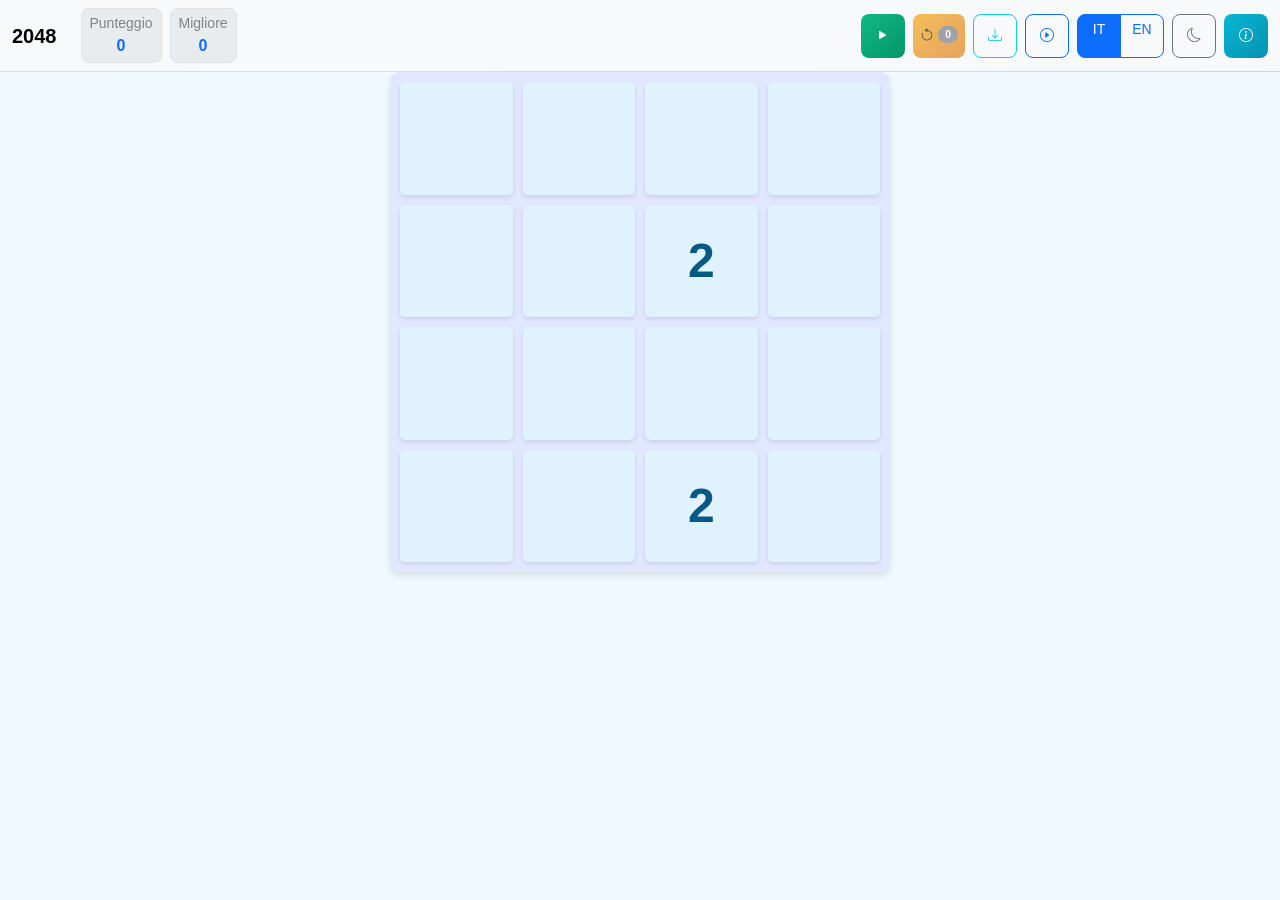
==== index.html @ 27ddd707 "first commit" ====
<!DOCTYPE html>
<html lang="it">
<head>
    <meta charset="UTF-8">
    <meta name="viewport" content="width=device-width, initial-scale=1.0, viewport-fit=cover">
    <meta name="theme-color" content="#0ea5e9">
    <meta name="apple-mobile-web-app-capable" content="yes">
    <meta name="apple-mobile-web-app-status-bar-style" content="black-translucent">
    
    <title>2048</title>

    <link rel="apple-touch-icon" href="images/icon.svg">
    <link rel="icon" href="images/icon.svg" type="image/svg+xml">
    <link rel="manifest" href="manifest.json">
    <link href="https://cdn.jsdelivr.net/npm/bootstrap@5.3.0/dist/css/bootstrap.min.css" rel="stylesheet">
    <link rel="stylesheet" href="https://cdn.jsdelivr.net/npm/bootstrap-icons@1.11.0/font/bootstrap-icons.css">
    <link rel="stylesheet" href="styles/styles.css">

    <script defer src="https://cdn.jsdelivr.net/npm/bootstrap@5.3.0/dist/js/bootstrap.bundle.min.js"></script>
    <script defer src="scripts/translations.js"></script>
    <script defer src="scripts/game.js"></script>
</head>
<body>
    <!-- Header with all controls -->
    <header class="navbar-container">
        <nav class="navbar navbar-light bg-body-tertiary">
            <div class="container-fluid d-flex flex-column flex-sm-row flex-wrap align-items-center justify-content-between gap-2">
                <div class="d-flex align-items-center gap-2 flex-grow-1 min-w-0">
                    <span class="navbar-brand mb-0 h5 d-none d-sm-inline-block"><strong>2048</strong></span>
                    <div class="score-display d-flex flex-column align-items-center px-2 py-1 border rounded-3 bg-body-secondary">
                        <div class="text-muted small" data-i18n="score">Punteggio</div>
                        <div class="fs-6 fw-bold text-primary" id="score">0</div>
                    </div>
                    <div class="best-score-display mt-0 d-flex flex-column align-items-center px-2 py-1 border rounded-3 bg-body-secondary">
                        <div class="text-muted small" data-i18n="bestScore">Migliore</div>
                        <div class="fs-6 fw-bold text-primary" id="best-score">0</div>
                    </div>
                </div>

                <div class="d-flex flex-wrap align-items-center gap-2">
                    <button type="button" class="btn btn-success btn-sm compact-action" id="new-game-btn">
                        <i class="bi bi-play-fill"></i>
                        <span class="ms-1 action-label" data-i18n="newGame"></span>
                    </button>
                    <button type="button" class="btn btn-warning btn-sm compact-action" id="undo-btn">
                        <i class="bi bi-arrow-counterclockwise"></i>
                        <span class="ms-1 action-label" data-i18n="undo"></span>
                        <span class="badge bg-secondary ms-1" id="undo-count">0</span>
                    </button>
                    <button type="button" class="btn btn-outline-info btn-sm compact-action" id="export-btn">
                        <i class="bi bi-download"></i>
                        <span class="ms-1 action-label" data-i18n="exportGame"></span>
                    </button>
                    <button type="button" class="btn btn-outline-primary btn-sm compact-action" id="playback-btn">
                        <i class="bi bi-play-circle"></i>
                        <span class="ms-1 action-label" data-i18n="playback"></span>
                    </button>
                    <div class="btn-group btn-group-sm" role="group">
                        <input type="radio" class="btn-check" name="language" id="lang-it" value="it" checked>
                        <label class="btn btn-outline-primary" for="lang-it">IT</label>
                        <input type="radio" class="btn-check" name="language" id="lang-en" value="en">
                        <label class="btn btn-outline-primary" for="lang-en">EN</label>
                    </div>
                    <button type="button" class="btn btn-outline-secondary btn-sm" id="theme-toggle" title="Toggle theme">
                        <i class="bi bi-moon"></i>
                    </button>
                    <button type="button" class="btn btn-info btn-sm" id="info-btn" title="Instructions" data-bs-toggle="modal" data-bs-target="#instructionsModal">
                        <i class="bi bi-info-circle"></i>
                    </button>
                </div>
            </div>
        </nav>
    </header>

    <!-- Main Content -->
    <main class="game-main d-flex justify-content-center align-items-center">
        <div class="game-wrapper d-flex flex-column align-items-center justify-content-center w-100">
            <div class="game-container d-flex justify-content-center align-items-center w-100">
                <div class="board" id="board">
                    <!-- Grid items will be generated by JavaScript -->
                </div>
            </div>
            
        </div>
    </main>

    <!-- Instructions Modal -->
    <div class="modal fade" id="instructionsModal" tabindex="-1" aria-hidden="true">
        <div class="modal-dialog modal-dialog-centered">
            <div class="modal-content">
                <div class="modal-header">
                    <h5 class="modal-title" data-i18n="instructions">Istruzioni</h5>
                    <button type="button" class="btn-close" data-bs-dismiss="modal" aria-label="Close"></button>
                </div>
                <div class="modal-body">
                    <ul class="mb-0">
                        <li data-i18n="instr1">Usa le frecce della tastiera o scorri il dito per muovere i tile</li>
                        <li data-i18n="instr2">Combina i tile con lo stesso numero per creare numeri più grandi</li>
                        <li data-i18n="instr3">L'obiettivo è raggiungere il tile 2048</li>
                        <li data-i18n="instr4">Puoi annullare fino a 10 mosse precedenti</li>
                    </ul>
                </div>
            </div>
        </div>
    </div>

    <!-- Game Over Modal -->
    <div class="modal fade" id="gameOverModal" tabindex="-1" aria-hidden="true">
        <div class="modal-dialog modal-dialog-centered">
            <div class="modal-content">
                <div class="modal-header">
                    <h5 class="modal-title" data-i18n="gameOver">Partita Terminata</h5>
                    <button type="button" class="btn-close" data-bs-dismiss="modal" aria-label="Close"></button>
                </div>
                <div class="modal-body text-center">
                    <div class="mb-3">
                        <div class="text-muted mb-2" data-i18n="finalScore">Punteggio finale</div>
                        <div class="fs-1 fw-bold text-primary" id="final-score">0</div>
                    </div>
                    <div class="mb-3">
                        <div class="text-muted mb-2" data-i18n="bestTile">Miglior tile</div>
                        <div class="fs-2 fw-bold" id="best-tile">2</div>
                    </div>
                </div>
                <div class="modal-footer">
                    <button type="button" class="btn btn-secondary" data-bs-dismiss="modal" data-i18n="close">Chiudi</button>
                    <button type="button" class="btn btn-primary" id="replay-btn" data-bs-dismiss="modal" data-i18n="playAgain">Gioca Ancora</button>
                </div>
            </div>
        </div>
    </div>

    <!-- Victory Modal -->
    <div class="modal fade" id="victoryModal" tabindex="-1" aria-hidden="true">
        <div class="modal-dialog modal-dialog-centered">
            <div class="modal-content border-success">
                <div class="modal-header bg-success text-white">
                    <h5 class="modal-title" data-i18n="victory">🎉 Hai Vinto! 🎉</h5>
                    <button type="button" class="btn-close btn-close-white" data-bs-dismiss="modal" aria-label="Close"></button>
                </div>
                <div class="modal-body text-center">
                    <div class="mb-3">
                        <div class="text-muted mb-2" data-i18n="finalScore">Punteggio finale</div>
                        <div class="fs-1 fw-bold text-success" id="victory-score">0</div>
                    </div>
                </div>
                <div class="modal-footer">
                    <button type="button" class="btn btn-secondary" data-bs-dismiss="modal" data-i18n="close">Chiudi</button>
                    <button type="button" class="btn btn-success" id="continue-btn" data-bs-dismiss="modal" data-i18n="continue">Continua</button>
                </div>
            </div>
        </div>
    </div>
    <script>
        function registerServiceWorker() {
            if ('serviceWorker' in navigator) {
                window.addEventListener('load', () => {
                    navigator.serviceWorker.register('/scripts/service-worker.js')
                        .then((registration) => {
                            console.log('Service Worker registered with scope:', registration.scope);
                        })
                        .catch((error) => {
                            console.warn('Service Worker registration failed:', error);
                        });
                });
            }
        }
        registerServiceWorker();
    </script>
</body>
</html>
---- styles/styles.css ----
/* ============================================
   THEME & ROOT VARIABLES
   ============================================ */

:root {
    /* Light theme - Blue palette */
    --primary-50: #f0f9ff;
    --primary-100: #e0f2fe;
    --primary-200: #bae6fd;
    --primary-300: #7dd3fc;
    --primary-400: #38bdf8;
    --primary-500: #0ea5e9;
    --primary-600: #0284c7;
    --primary-700: #0369a1;
    --primary-800: #075985;
    --primary-900: #0c3d66;

    /* Tile colors - Blue shades */
    --tile-2: #e0f2fe;
    --tile-4: #bae6fd;
    --tile-8: #7dd3fc;
    --tile-16: #38bdf8;
    --tile-32: #0ea5e9;
    --tile-64: #0284c7;
    --tile-128: #0369a1;
    --tile-256: #075985;
    --tile-512: #0c3d66;
    --tile-1024: #082f49;
    --tile-2048: #0f172a;

    --tile-text-light: #075985;
    --tile-text-dark: #ffffff;

    --board-bg: #e0e7ff;
    --board-gap: 10px;
}

[data-theme="dark"] {
    --primary-50: #0f172a;
    --primary-100: #082f49;
    --primary-200: #0c3d66;
    --primary-300: #075985;
    --primary-400: #0369a1;
    --primary-500: #0284c7;
    --primary-600: #0ea5e9;
    --primary-700: #38bdf8;
    --primary-800: #7dd3fc;
    --primary-900: #bae6fd;

    /* Darker tile colors for dark theme */
    --tile-2: #1e293b;
    --tile-4: #334155;
    --tile-8: #475569;
    --tile-16: #64748b;
    --tile-32: #78909c;
    --tile-64: #90a4ae;
    --tile-128: #0284c7;
    --tile-256: #0369a1;
    --tile-512: #075985;
    --tile-1024: #0c3d66;
    --tile-2048: #082f49;

    --tile-text-light: #bae6fd;
    --tile-text-dark: #0f172a;

    --board-bg: #1e293b;
    --board-gap: 10px;
}

/* ============================================
   GENERAL STYLES
   ============================================ */

* {
    box-sizing: border-box;
}

html, body {
    margin: 0;
    padding: 0;
    height: 100%;
    font-family: -apple-system, BlinkMacSystemFont, 'Segoe UI', Roboto, 'Helvetica Neue', Arial, sans-serif;
    background-color: var(--primary-50);
    overflow: hidden;
}

[data-theme="dark"] {
    background-color: var(--primary-900);
    color: var(--primary-100);
}

/* ============================================
   LAYOUT
   ============================================ */

.navbar-container {
    position: sticky;
    top: 0;
    z-index: 1000;
    border-bottom: 1px solid rgba(0, 0, 0, 0.1);
    background: linear-gradient(135deg, var(--primary-50) 0%, var(--primary-100) 100%);
}

[data-theme="dark"] .navbar-container {
    background: linear-gradient(135deg, var(--primary-900) 0%, var(--primary-800) 100%);
    border-bottom-color: rgba(255, 255, 255, 0.1);
}

@media (max-width: 576px) {
    .navbar-container {
        padding: 0.35rem 0;
    }

    .score-display,
    .best-score-display {
        min-width: 58px;
        width: 58px;
        padding-inline: 0.35rem;
        line-height: 1.1;
        flex: 0 0 auto;
    }

    .compact-action {
        flex: 0 0 auto;
    }
}

    .compact-action {
        padding: 0.25rem 0.45rem;
        min-width: 2.5rem;
        height: 2.5rem;
        display: inline-flex;
        align-items: center;
        justify-content: center;
    }

    .compact-action .action-label {
        display: none;
    }
}

.game-main {
    height: calc(100vh - 76px);
    overflow: hidden;
    padding: 10px 12px 12px;
}

.game-wrapper {
    width: 100%;
    max-width: 100%;
    min-height: 0;
}

.game-container {
    display: flex;
    justify-content: center;
    align-items: center;
    width: min(100%, calc(100dvh - 180px));
    max-width: min(100%, 500px);
    aspect-ratio: 1;
}

.board {
    display: grid;
    grid-template-columns: repeat(4, 1fr);
    grid-template-rows: repeat(4, 1fr);
    gap: var(--board-gap);
    background-color: var(--board-bg);
    border-radius: 10px;
    padding: var(--board-gap);
    width: 100%;
    height: 100%;
    box-shadow: 0 4px 6px rgba(0, 0, 0, 0.1);
    position: relative;
    touch-action: none;
    user-select: none;
}

.tile {
    display: flex;
    align-items: center;
    justify-content: center;
    border-radius: 5px;
    font-weight: bold;
    font-size: clamp(1.5rem, 5vw, 3rem);
    cursor: default;
    user-select: none;
    background-color: var(--primary-100);
    color: var(--tile-text-light);
    box-shadow: 0 2px 4px rgba(0, 0, 0, 0.1);
    position: relative;
    transition: all 0.15s ease-out;
}

/* Tile value colors */
.tile[data-value="2"] { background-color: var(--tile-2); color: var(--tile-text-light); }
.tile[data-value="4"] { background-color: var(--tile-4); color: var(--tile-text-light); }
.tile[data-value="8"] { background-color: var(--tile-8); color: var(--tile-text-light); }
.tile[data-value="16"] { background-color: var(--tile-16); color: var(--tile-text-light); }
.tile[data-value="32"] { background-color: var(--tile-32); color: var(--tile-text-light); }
.tile[data-value="64"] { background-color: var(--tile-64); color: var(--tile-text-dark); }
.tile[data-value="128"] { background-color: var(--tile-128); color: var(--tile-text-dark); }
.tile[data-value="256"] { background-color: var(--tile-256); color: var(--tile-text-dark); }
.tile[data-value="512"] { background-color: var(--tile-512); color: var(--tile-text-dark); }
.tile[data-value="1024"] { background-color: var(--tile-1024); color: var(--tile-text-dark); }
.tile[data-value="2048"] { background-color: var(--tile-2048); color: var(--tile-text-dark); }
.tile[data-value="4096"] { background-color: var(--tile-2048); color: var(--tile-text-dark); }
.tile[data-value="8192"] { background-color: var(--tile-2048); color: var(--tile-text-dark); }

/* Tile animations */
.tile.new {
    animation: newTile 0.2s cubic-bezier(0.68, -0.55, 0.265, 1.55);
}

.tile.merge {
    animation: mergeTile 0.3s cubic-bezier(0.68, -0.55, 0.265, 1.55);
}

.tile.move {
    transition: all 0.15s ease-out;
}

@keyframes newTile {
    0% {
        transform: scale(0);
        opacity: 0;
    }
    50% {
        transform: scale(1.1);
    }
    100% {
        transform: scale(1);
        opacity: 1;
    }
}

@keyframes mergeTile {
    0% {
        transform: scale(1);
    }
    25% {
        transform: scale(1.15) rotateZ(2deg);
    }
    50% {
        transform: scale(1.25);
    }
    75% {
        transform: scale(1.1) rotateZ(-1deg);
    }
    100% {
        transform: scale(1);
    }
}

/* ============================================
   RESPONSIVE DESIGN
   ============================================ */

/* Tablets */
@media (max-width: 768px) {
    .board {
        max-width: 350px;
    }

    .tile {
        font-size: clamp(1.2rem, 4vw, 2rem);
    }

    .game-main {
        height: calc(100vh - 80px);
    }
}

/* Small phones */
@media (max-width: 480px) {
    .board {
        width: calc(100vw - 20px);
        max-width: calc(100vw - 20px);
        max-height: calc(100vw - 20px);
    }

    .tile {
        font-size: clamp(1rem, 3.5vw, 1.5rem);
    }

    .game-main {
        height: calc(100vh - 100px);
        padding: 5px;
    }

    .game-wrapper {
        max-width: 100vw;
    }

}


/* ============================================
   NAVBAR STYLES
   ============================================ */

.navbar-brand {
    font-size: 1.25rem;
    font-weight: bold;
}

.navbar-nav .btn-group {
    box-shadow: 0 2px 4px rgba(0, 0, 0, 0.05);
}

.navbar-nav .btn-group .btn {
    font-size: 0.875rem;
    padding: 0.25rem 0.5rem;
}

/* ============================================
   BUTTON STYLES
   ============================================ */

.btn {
    border-radius: 8px;
    font-weight: 500;
    transition: all 0.2s ease;
    position: relative;
    overflow: hidden;
}

.btn::before {
    content: '';
    position: absolute;
    top: 50%;
    left: 50%;
    width: 0;
    height: 0;
    border-radius: 50%;
    background: rgba(255, 255, 255, 0.3);
    transform: translate(-50%, -50%);
    transition: width 0.6s, height 0.6s;
}

.btn:active::before {
    width: 300px;
    height: 300px;
}

.btn-success {
    background: linear-gradient(135deg, #10b981 0%, #059669 100%);
    border: none;
}

.btn-success:hover {
    transform: translateY(-2px);
    box-shadow: 0 4px 12px rgba(16, 185, 129, 0.3);
}

.btn-success:active {
    transform: translateY(0);
}

.btn-warning {
    background: linear-gradient(135deg, #f59e0b 0%, #d97706 100%);
    border: none;
    color: white;
}

.btn-warning:hover {
    transform: translateY(-2px);
    box-shadow: 0 4px 12px rgba(245, 158, 11, 0.3);
}

.btn-warning:active {
    transform: translateY(0);
}

.btn-info {
    background: linear-gradient(135deg, #06b6d4 0%, #0891b2 100%);
    border: none;
    color: white;
}

.btn-info:hover {
    transform: translateY(-2px);
    box-shadow: 0 4px 12px rgba(6, 182, 212, 0.3);
}

.btn-info:active {
    transform: translateY(0);
}

/* ============================================
   MODAL STYLES
   ============================================ */

.modal-content {
    border: none;
    border-radius: 12px;
    box-shadow: 0 10px 40px rgba(0, 0, 0, 0.2);
}

.modal-header {
    background: linear-gradient(135deg, var(--primary-500) 0%, var(--primary-600) 100%);
    color: white;
    border: none;
}

[data-theme="dark"] .modal-content {
    background-color: var(--primary-800);
    color: var(--primary-100);
}

[data-theme="dark"] .modal-header {
    background: linear-gradient(135deg, var(--primary-600) 0%, var(--primary-700) 100%);
}

/* ============================================
   CARD STYLES
   ============================================ */

.card {
    border: none;
    border-radius: 12px;
    box-shadow: 0 2px 8px rgba(0, 0, 0, 0.05);
    transition: all 0.2s ease;
}

.card:hover {
    box-shadow: 0 4px 12px rgba(0, 0, 0, 0.1);
}

[data-theme="dark"] .card {
    background-color: var(--primary-800) !important;
    color: var(--primary-100);
    border: 1px solid var(--primary-700);
}

/* ============================================
   TEXT & UTILITY
   ============================================ */

.text-muted {
    opacity: 0.7;
}

[data-theme="dark"] .text-muted {
    color: var(--primary-400) !important;
}

.badge {
    border-radius: 20px;
    font-weight: 600;
}

#score {
    animation: scoreUpdate 0.3s ease-out;
}

@keyframes scoreUpdate {
    0% {
        transform: scale(1);
    }
    50% {
        transform: scale(1.15);
    }
    100% {
        transform: scale(1);
    }
}

@keyframes fadeIn {
    0% {
        opacity: 0;
    }
    100% {
        opacity: 1;
    }
}

/* ============================================
   TRANSITIONS
   ============================================ */

body {
    transition: background-color 0.3s ease, color 0.3s ease;
}

header {
    transition: background 0.3s ease, color 0.3s ease;
}

.card {
    transition: background-color 0.3s ease, color 0.3s ease, border-color 0.3s ease;
}

/* ============================================
   TOUCH & ACCESSIBILITY
   ============================================ */

.btn {
    min-height: 44px;
    min-width: 44px;
}

.tile {
    min-height: 60px;
}

/* High contrast for dark mode text */
@media (prefers-contrast: more) {
    .tile {
        font-weight: 900;
    }
}

/* Reduced motion support */
@media (prefers-reduced-motion: reduce) {
    .tile,
    .btn,
    .card {
        transition: none;
    }

    .tile.new,
    .tile.merge,
    .tile.move {
        animation: none;
    }
}
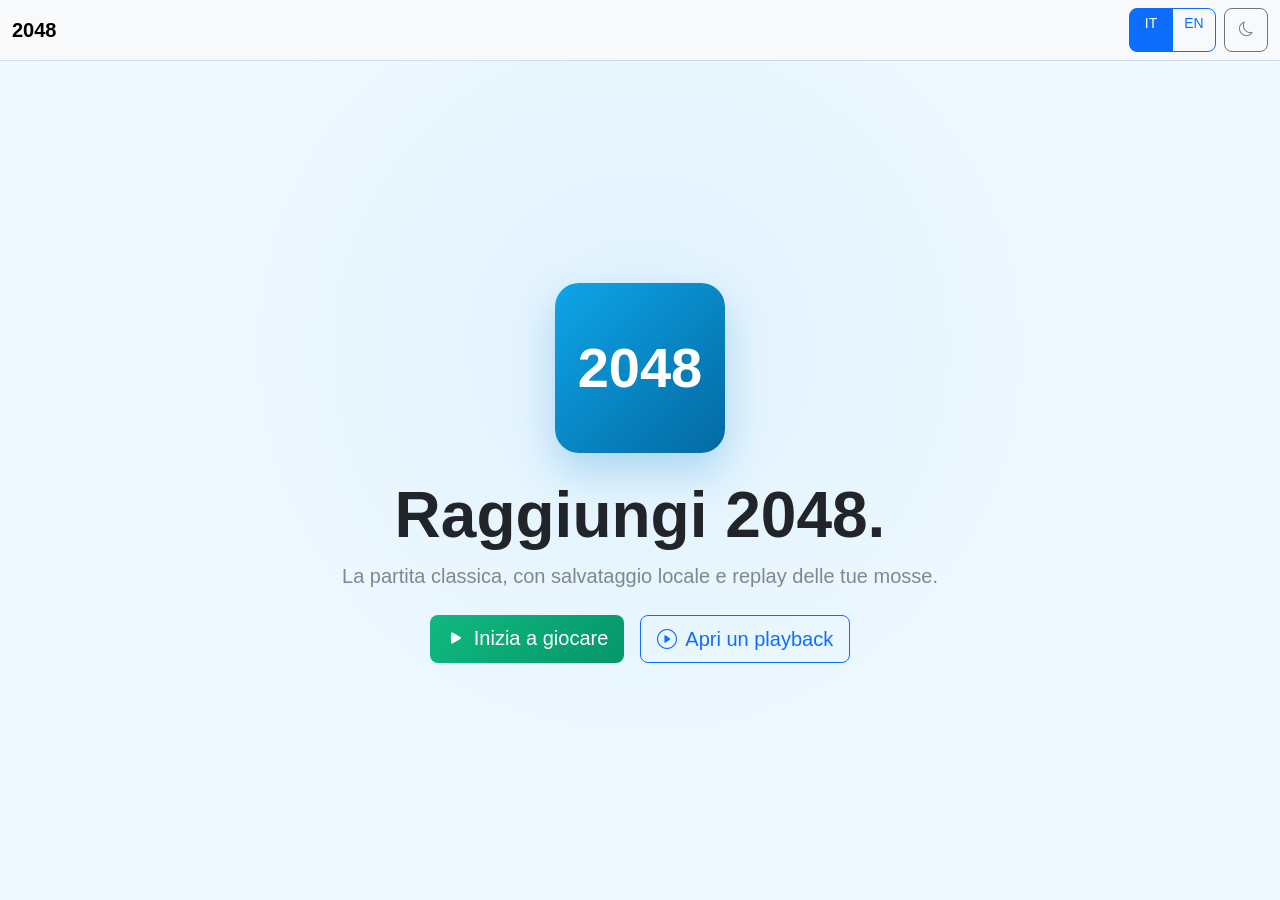
==== commit 1e268b30: "Split features in multiple html pages" ====
--- a/index.html
+++ b/index.html
@@ -1,171 +1,25 @@
 <!DOCTYPE html>
-<html lang="it">
+<html lang="it" data-page="landing">
 <head>
     <meta charset="UTF-8">
     <meta name="viewport" content="width=device-width, initial-scale=1.0, viewport-fit=cover">
     <meta name="theme-color" content="#0ea5e9">
-    <meta name="apple-mobile-web-app-capable" content="yes">
-    <meta name="apple-mobile-web-app-status-bar-style" content="black-translucent">
-    
     <title>2048</title>
-
     <link rel="apple-touch-icon" href="images/icon.svg">
     <link rel="icon" href="images/icon.svg" type="image/svg+xml">
     <link rel="manifest" href="manifest.json">
     <link href="https://cdn.jsdelivr.net/npm/bootstrap@5.3.0/dist/css/bootstrap.min.css" rel="stylesheet">
     <link rel="stylesheet" href="https://cdn.jsdelivr.net/npm/bootstrap-icons@1.11.0/font/bootstrap-icons.css">
     <link rel="stylesheet" href="styles/styles.css">
-
     <script defer src="https://cdn.jsdelivr.net/npm/bootstrap@5.3.0/dist/js/bootstrap.bundle.min.js"></script>
     <script defer src="scripts/translations.js"></script>
     <script defer src="scripts/game.js"></script>
 </head>
 <body>
-    <!-- Header with all controls -->
-    <header class="navbar-container">
-        <nav class="navbar navbar-light bg-body-tertiary">
-            <div class="container-fluid d-flex flex-column flex-sm-row flex-wrap align-items-center justify-content-between gap-2">
-                <div class="d-flex align-items-center gap-2 flex-grow-1 min-w-0">
-                    <span class="navbar-brand mb-0 h5 d-none d-sm-inline-block"><strong>2048</strong></span>
-                    <div class="score-display d-flex flex-column align-items-center px-2 py-1 border rounded-3 bg-body-secondary">
-                        <div class="text-muted small" data-i18n="score">Punteggio</div>
-                        <div class="fs-6 fw-bold text-primary" id="score">0</div>
-                    </div>
-                    <div class="best-score-display mt-0 d-flex flex-column align-items-center px-2 py-1 border rounded-3 bg-body-secondary">
-                        <div class="text-muted small" data-i18n="bestScore">Migliore</div>
-                        <div class="fs-6 fw-bold text-primary" id="best-score">0</div>
-                    </div>
-                </div>
-
-                <div class="d-flex flex-wrap align-items-center gap-2">
-                    <button type="button" class="btn btn-success btn-sm compact-action" id="new-game-btn">
-                        <i class="bi bi-play-fill"></i>
-                        <span class="ms-1 action-label" data-i18n="newGame"></span>
-                    </button>
-                    <button type="button" class="btn btn-warning btn-sm compact-action" id="undo-btn">
-                        <i class="bi bi-arrow-counterclockwise"></i>
-                        <span class="ms-1 action-label" data-i18n="undo"></span>
-                        <span class="badge bg-secondary ms-1" id="undo-count">0</span>
-                    </button>
-                    <button type="button" class="btn btn-outline-info btn-sm compact-action" id="export-btn">
-                        <i class="bi bi-download"></i>
-                        <span class="ms-1 action-label" data-i18n="exportGame"></span>
-                    </button>
-                    <button type="button" class="btn btn-outline-primary btn-sm compact-action" id="playback-btn">
-                        <i class="bi bi-play-circle"></i>
-                        <span class="ms-1 action-label" data-i18n="playback"></span>
-                    </button>
-                    <div class="btn-group btn-group-sm" role="group">
-                        <input type="radio" class="btn-check" name="language" id="lang-it" value="it" checked>
-                        <label class="btn btn-outline-primary" for="lang-it">IT</label>
-                        <input type="radio" class="btn-check" name="language" id="lang-en" value="en">
-                        <label class="btn btn-outline-primary" for="lang-en">EN</label>
-                    </div>
-                    <button type="button" class="btn btn-outline-secondary btn-sm" id="theme-toggle" title="Toggle theme">
-                        <i class="bi bi-moon"></i>
-                    </button>
-                    <button type="button" class="btn btn-info btn-sm" id="info-btn" title="Instructions" data-bs-toggle="modal" data-bs-target="#instructionsModal">
-                        <i class="bi bi-info-circle"></i>
-                    </button>
-                </div>
-            </div>
-        </nav>
-    </header>
-
-    <!-- Main Content -->
-    <main class="game-main d-flex justify-content-center align-items-center">
-        <div class="game-wrapper d-flex flex-column align-items-center justify-content-center w-100">
-            <div class="game-container d-flex justify-content-center align-items-center w-100">
-                <div class="board" id="board">
-                    <!-- Grid items will be generated by JavaScript -->
-                </div>
-            </div>
-            
-        </div>
-    </main>
-
-    <!-- Instructions Modal -->
-    <div class="modal fade" id="instructionsModal" tabindex="-1" aria-hidden="true">
-        <div class="modal-dialog modal-dialog-centered">
-            <div class="modal-content">
-                <div class="modal-header">
-                    <h5 class="modal-title" data-i18n="instructions">Istruzioni</h5>
-                    <button type="button" class="btn-close" data-bs-dismiss="modal" aria-label="Close"></button>
-                </div>
-                <div class="modal-body">
-                    <ul class="mb-0">
-                        <li data-i18n="instr1">Usa le frecce della tastiera o scorri il dito per muovere i tile</li>
-                        <li data-i18n="instr2">Combina i tile con lo stesso numero per creare numeri più grandi</li>
-                        <li data-i18n="instr3">L'obiettivo è raggiungere il tile 2048</li>
-                        <li data-i18n="instr4">Puoi annullare fino a 10 mosse precedenti</li>
-                    </ul>
-                </div>
-            </div>
-        </div>
-    </div>
-
-    <!-- Game Over Modal -->
-    <div class="modal fade" id="gameOverModal" tabindex="-1" aria-hidden="true">
-        <div class="modal-dialog modal-dialog-centered">
-            <div class="modal-content">
-                <div class="modal-header">
-                    <h5 class="modal-title" data-i18n="gameOver">Partita Terminata</h5>
-                    <button type="button" class="btn-close" data-bs-dismiss="modal" aria-label="Close"></button>
-                </div>
-                <div class="modal-body text-center">
-                    <div class="mb-3">
-                        <div class="text-muted mb-2" data-i18n="finalScore">Punteggio finale</div>
-                        <div class="fs-1 fw-bold text-primary" id="final-score">0</div>
-                    </div>
-                    <div class="mb-3">
-                        <div class="text-muted mb-2" data-i18n="bestTile">Miglior tile</div>
-                        <div class="fs-2 fw-bold" id="best-tile">2</div>
-                    </div>
-                </div>
-                <div class="modal-footer">
-                    <button type="button" class="btn btn-secondary" data-bs-dismiss="modal" data-i18n="close">Chiudi</button>
-                    <button type="button" class="btn btn-primary" id="replay-btn" data-bs-dismiss="modal" data-i18n="playAgain">Gioca Ancora</button>
-                </div>
-            </div>
-        </div>
-    </div>
-
-    <!-- Victory Modal -->
-    <div class="modal fade" id="victoryModal" tabindex="-1" aria-hidden="true">
-        <div class="modal-dialog modal-dialog-centered">
-            <div class="modal-content border-success">
-                <div class="modal-header bg-success text-white">
-                    <h5 class="modal-title" data-i18n="victory">🎉 Hai Vinto! 🎉</h5>
-                    <button type="button" class="btn-close btn-close-white" data-bs-dismiss="modal" aria-label="Close"></button>
-                </div>
-                <div class="modal-body text-center">
-                    <div class="mb-3">
-                        <div class="text-muted mb-2" data-i18n="finalScore">Punteggio finale</div>
-                        <div class="fs-1 fw-bold text-success" id="victory-score">0</div>
-                    </div>
-                </div>
-                <div class="modal-footer">
-                    <button type="button" class="btn btn-secondary" data-bs-dismiss="modal" data-i18n="close">Chiudi</button>
-                    <button type="button" class="btn btn-success" id="continue-btn" data-bs-dismiss="modal" data-i18n="continue">Continua</button>
-                </div>
-            </div>
-        </div>
-    </div>
-    <script>
-        function registerServiceWorker() {
-            if ('serviceWorker' in navigator) {
-                window.addEventListener('load', () => {
-                    navigator.serviceWorker.register('/scripts/service-worker.js')
-                        .then((registration) => {
-                            console.log('Service Worker registered with scope:', registration.scope);
-                        })
-                        .catch((error) => {
-                            console.warn('Service Worker registration failed:', error);
-                        });
-                });
-            }
-        }
-        registerServiceWorker();
-    </script>
+    <header class="navbar-container"><nav class="navbar navbar-light bg-body-tertiary"><div class="container-fluid d-flex flex-wrap align-items-center justify-content-between gap-2">
+        <a class="navbar-brand mb-0 h5" href="index.html"><strong>2048</strong></a>
+        <div class="d-flex align-items-center gap-2"><div class="btn-group btn-group-sm" role="group"><input type="radio" class="btn-check" name="language" id="lang-it" value="it" checked><label class="btn btn-outline-primary" for="lang-it">IT</label><input type="radio" class="btn-check" name="language" id="lang-en" value="en"><label class="btn btn-outline-primary" for="lang-en">EN</label></div><button type="button" class="btn btn-outline-secondary btn-sm" id="theme-toggle" title="Toggle theme"><i class="bi bi-moon"></i></button></div>
+    </div></nav></header>
+    <main class="landing-main d-flex align-items-center justify-content-center"><section class="landing-content text-center"><div class="landing-mark">2048</div><h1 data-i18n="landingTitle">Unisci. Pensa. Raggiungi 2048.</h1><p class="lead text-muted" data-i18n="landingSubtitle">La partita classica, con salvataggio locale e replay delle tue mosse.</p><div class="d-flex flex-wrap justify-content-center gap-3 mt-4"><a class="btn btn-success btn-lg" href="game.html"><i class="bi bi-play-fill"></i><span class="ms-2" data-i18n="startGame">Inizia a giocare</span></a><a class="btn btn-outline-primary btn-lg" href="playback.html"><i class="bi bi-play-circle"></i><span class="ms-2" data-i18n="openPlayback">Apri un playback</span></a></div></section></main>
 </body>
 </html>
--- a/styles/styles.css
+++ b/styles/styles.css
@@ -122,10 +122,6 @@
 
     .compact-action {
         flex: 0 0 auto;
-    }
-}
-
-    .compact-action {
         padding: 0.25rem 0.45rem;
         min-width: 2.5rem;
         height: 2.5rem;
@@ -143,6 +139,44 @@
     height: calc(100vh - 76px);
     overflow: hidden;
     padding: 10px 12px 12px;
+}
+
+.landing-main {
+    min-height: calc(100vh - 76px);
+    padding: 2rem 1.25rem;
+    background: radial-gradient(circle at 50% 35%, var(--primary-100), var(--primary-50) 60%);
+}
+
+.landing-content {
+    max-width: 700px;
+}
+
+.landing-mark {
+    display: inline-flex;
+    align-items: center;
+    justify-content: center;
+    width: 170px;
+    height: 170px;
+    margin-bottom: 1.5rem;
+    border-radius: 24px;
+    background: linear-gradient(135deg, var(--primary-500), var(--primary-700));
+    color: white;
+    font-size: 3.5rem;
+    font-weight: 800;
+    box-shadow: 0 18px 40px rgba(2, 132, 199, 0.25);
+}
+
+.landing-content h1 {
+    font-size: clamp(2rem, 6vw, 4rem);
+    font-weight: 800;
+}
+
+.playback-main .game-wrapper {
+    max-width: 520px;
+}
+
+.playback-status {
+    min-height: 1.5rem;
 }
 
 .game-wrapper {
@@ -173,6 +207,7 @@
     box-shadow: 0 4px 6px rgba(0, 0, 0, 0.1);
     position: relative;
     touch-action: none;
+    -webkit-user-select: none;
     user-select: none;
 }
 
@@ -184,6 +219,7 @@
     font-weight: bold;
     font-size: clamp(1.5rem, 5vw, 3rem);
     cursor: default;
+    -webkit-user-select: none;
     user-select: none;
     background-color: var(--primary-100);
     color: var(--tile-text-light);
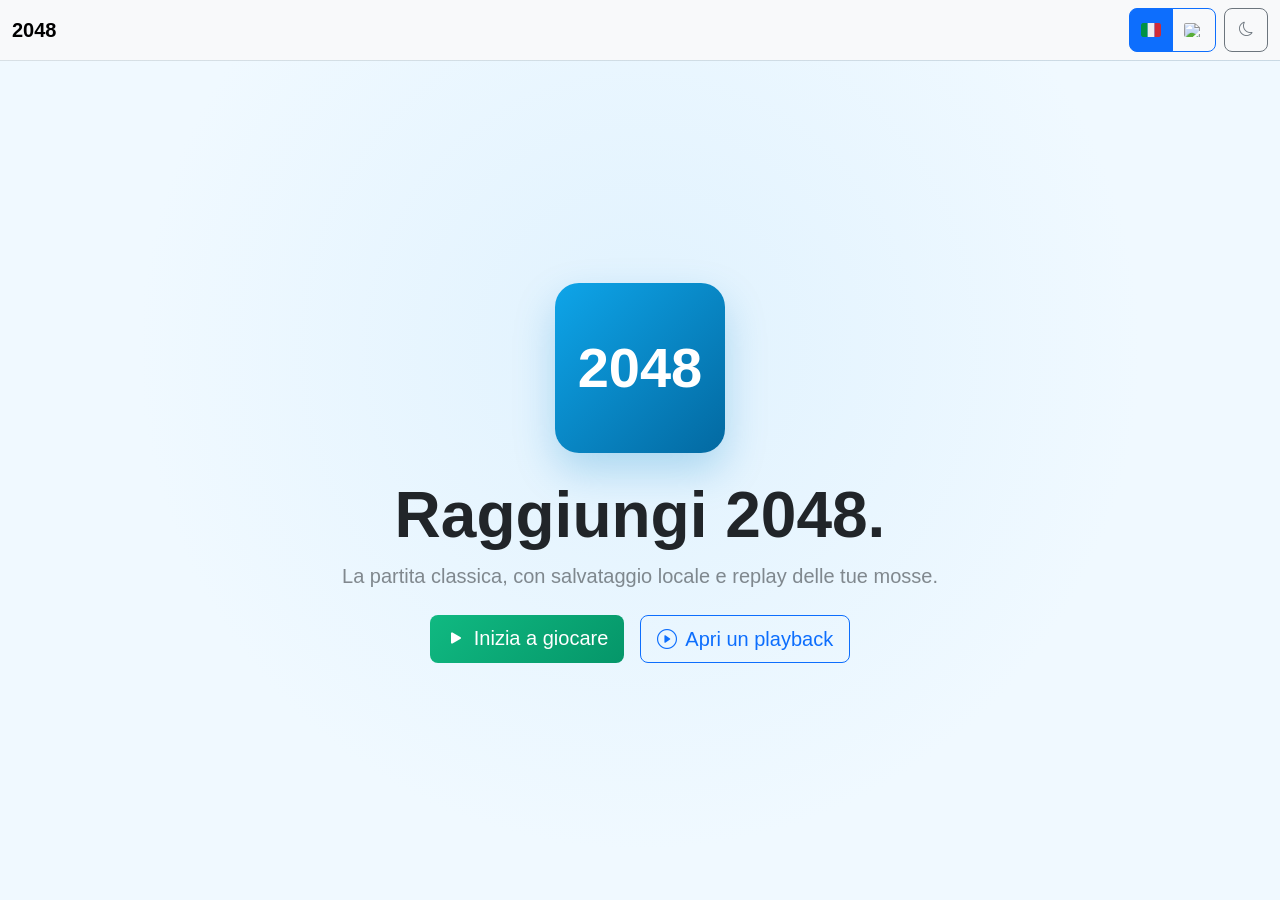
==== commit 1a2ddbc8: "Improved language switching and added licensing" ====
--- a/index.html
+++ b/index.html
@@ -18,7 +18,7 @@
 <body>
     <header class="navbar-container"><nav class="navbar navbar-light bg-body-tertiary"><div class="container-fluid d-flex flex-wrap align-items-center justify-content-between gap-2">
         <a class="navbar-brand mb-0 h5" href="index.html"><strong>2048</strong></a>
-        <div class="d-flex align-items-center gap-2"><div class="btn-group btn-group-sm" role="group"><input type="radio" class="btn-check" name="language" id="lang-it" value="it" checked><label class="btn btn-outline-primary" for="lang-it">IT</label><input type="radio" class="btn-check" name="language" id="lang-en" value="en"><label class="btn btn-outline-primary" for="lang-en">EN</label></div><button type="button" class="btn btn-outline-secondary btn-sm" id="theme-toggle" title="Toggle theme"><i class="bi bi-moon"></i></button></div>
+        <div class="d-flex align-items-center gap-2"><div class="btn-group btn-group-sm" role="group" aria-label="Language"><input type="radio" class="btn-check" name="language" id="lang-it" value="it" checked><label class="btn btn-outline-primary language-option" for="lang-it" title="Italiano"><img src="images/it-flag.svg" alt="Italiano"></label><input type="radio" class="btn-check" name="language" id="lang-en" value="en"><label class="btn btn-outline-primary language-option" for="lang-en" title="English"><img src="images/uk-flag.svg" alt="English"></label></div><button type="button" class="btn btn-outline-secondary btn-sm" id="theme-toggle" title="Toggle theme"><i class="bi bi-moon"></i></button></div>
     </div></nav></header>
     <main class="landing-main d-flex align-items-center justify-content-center"><section class="landing-content text-center"><div class="landing-mark">2048</div><h1 data-i18n="landingTitle">Unisci. Pensa. Raggiungi 2048.</h1><p class="lead text-muted" data-i18n="landingSubtitle">La partita classica, con salvataggio locale e replay delle tue mosse.</p><div class="d-flex flex-wrap justify-content-center gap-3 mt-4"><a class="btn btn-success btn-lg" href="game.html"><i class="bi bi-play-fill"></i><span class="ms-2" data-i18n="startGame">Inizia a giocare</span></a><a class="btn btn-outline-primary btn-lg" href="playback.html"><i class="bi bi-play-circle"></i><span class="ms-2" data-i18n="openPlayback">Apri un playback</span></a></div></section></main>
 </body>
--- a/styles/styles.css
+++ b/styles/styles.css
@@ -177,6 +177,23 @@
 
 .playback-status {
     min-height: 1.5rem;
+}
+
+.language-option {
+    width: 2.5rem;
+    height: 2.25rem;
+    display: inline-flex;
+    align-items: center;
+    justify-content: center;
+    padding: 0.35rem;
+}
+
+.language-option img {
+    display: block;
+    width: 1.25rem;
+    height: 0.875rem;
+    object-fit: cover;
+    border-radius: 2px;
 }
 
 .game-wrapper {
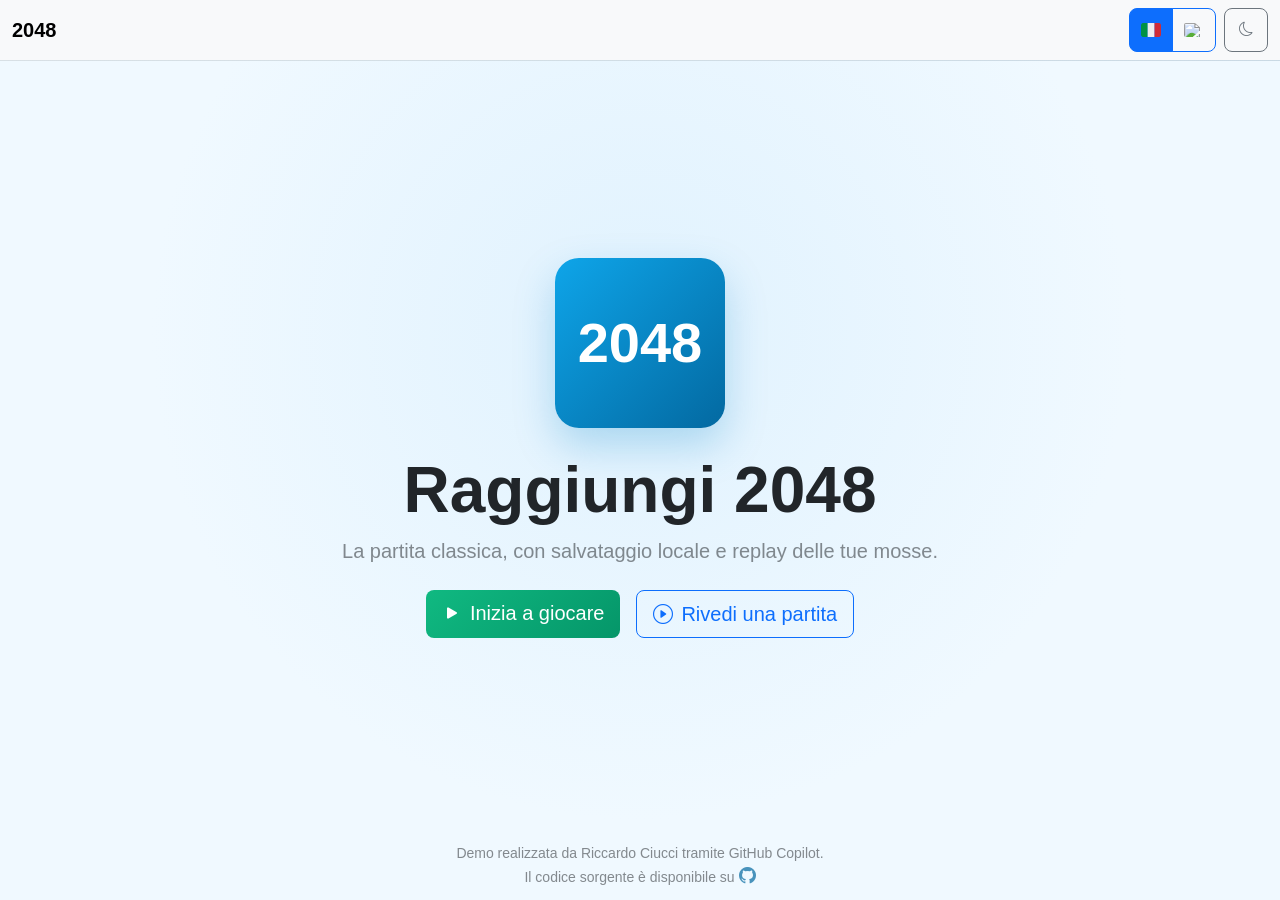
==== commit 858a0d9e: "Add link to repo" ====
--- a/index.html
+++ b/index.html
@@ -21,5 +21,6 @@
         <div class="d-flex align-items-center gap-2"><div class="btn-group btn-group-sm" role="group" aria-label="Language"><input type="radio" class="btn-check" name="language" id="lang-it" value="it" checked><label class="btn btn-outline-primary language-option" for="lang-it" title="Italiano"><img src="images/it-flag.svg" alt="Italiano"></label><input type="radio" class="btn-check" name="language" id="lang-en" value="en"><label class="btn btn-outline-primary language-option" for="lang-en" title="English"><img src="images/uk-flag.svg" alt="English"></label></div><button type="button" class="btn btn-outline-secondary btn-sm" id="theme-toggle" title="Toggle theme"><i class="bi bi-moon"></i></button></div>
     </div></nav></header>
     <main class="landing-main d-flex align-items-center justify-content-center"><section class="landing-content text-center"><div class="landing-mark">2048</div><h1 data-i18n="landingTitle">Unisci. Pensa. Raggiungi 2048.</h1><p class="lead text-muted" data-i18n="landingSubtitle">La partita classica, con salvataggio locale e replay delle tue mosse.</p><div class="d-flex flex-wrap justify-content-center gap-3 mt-4"><a class="btn btn-success btn-lg" href="game.html"><i class="bi bi-play-fill"></i><span class="ms-2" data-i18n="startGame">Inizia a giocare</span></a><a class="btn btn-outline-primary btn-lg" href="playback.html"><i class="bi bi-play-circle"></i><span class="ms-2" data-i18n="openPlayback">Apri un playback</span></a></div></section></main>
+    <footer class="landing-footer text-center small text-muted"><div data-i18n="footerCredit">Demo realizzata da Riccardo Ciucci tramite GitHub Copilot.</div><div><span data-i18n="sourceAvailable">Il codice sorgente è disponibile su</span> <a href="https://github.com/Richie314/2048-ai/" target="_blank" rel="noopener noreferrer"><i class="bi bi-github" aria-hidden="true"></i><span class="visually-hidden">GitHub</span></a></div></footer>
 </body>
 </html>
--- a/styles/styles.css
+++ b/styles/styles.css
@@ -142,9 +142,24 @@
 }
 
 .landing-main {
-    min-height: calc(100vh - 76px);
+    min-height: calc(100vh - 126px);
     padding: 2rem 1.25rem;
     background: radial-gradient(circle at 50% 35%, var(--primary-100), var(--primary-50) 60%);
+}
+
+.landing-footer {
+    min-height: 50px;
+    padding: 0.5rem 1rem;
+    background-color: var(--primary-50);
+}
+
+.landing-footer a {
+    color: var(--primary-700);
+    font-size: 1.05rem;
+}
+
+[data-theme="dark"] .landing-footer {
+    background-color: var(--primary-900);
 }
 
 .landing-content {
